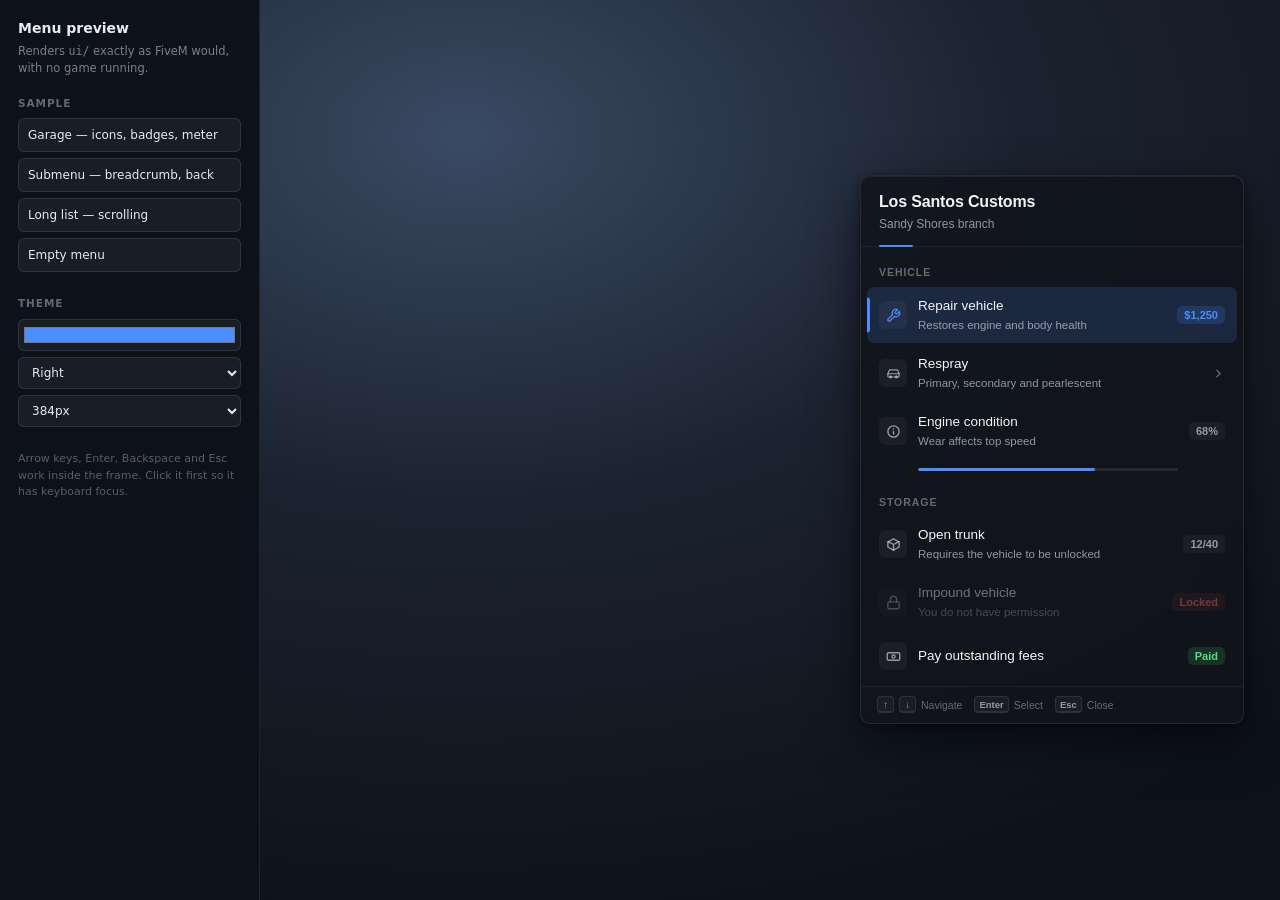
==== tests/ui/preview.html @ f86556f7 "Initial commit" ====
<!DOCTYPE html>
<html lang="en">
<head>
<meta charset="UTF-8">
<title>DAG menu preview</title>
<style>
    :root { color-scheme: dark; }
    * { box-sizing: border-box; }
    body {
        margin: 0; height: 100vh; display: grid; grid-template-columns: 260px 1fr;
        font: 13px/1.5 'Segoe UI', system-ui, sans-serif; color: #e8ebf2; background: #0d1119;
    }
    aside { padding: 18px; border-right: 1px solid rgba(255,255,255,.08); overflow-y: auto; }
    h1 { font-size: 14px; margin: 0 0 4px; }
    p.lead { margin: 0 0 18px; font-size: 11.5px; color: rgba(232,235,242,.5); }
    h2 { font-size: 10.5px; letter-spacing: .09em; text-transform: uppercase;
         color: rgba(232,235,242,.4); margin: 18px 0 7px; }
    button, select, input {
        width: 100%; margin-bottom: 6px; padding: 7px 9px; font: inherit; font-size: 12px;
        color: inherit; background: rgba(255,255,255,.05); border: 1px solid rgba(255,255,255,.1);
        border-radius: 6px; cursor: pointer; text-align: left;
    }
    button:hover { background: rgba(255,255,255,.09); }
    input[type=color] { height: 32px; padding: 3px; }
    .stage { position: relative; overflow: hidden;
        background: radial-gradient(120% 90% at 20% 15%, #3a4a63 0%, #1b2330 45%, #0d1219 100%); }
    iframe { position: absolute; inset: 0; width: 100%; height: 100%; border: 0; }
    .note { margin-top: 18px; font-size: 11px; color: rgba(232,235,242,.35); }
</style>
</head>
<body>
<aside>
    <h1>Menu preview</h1>
    <p class="lead">Renders <code>ui/</code> exactly as FiveM would, with no game running.</p>

    <h2>Sample</h2>
    <button data-sample="garage">Garage &mdash; icons, badges, meter</button>
    <button data-sample="colours">Submenu &mdash; breadcrumb, back</button>
    <button data-sample="long">Long list &mdash; scrolling</button>
    <button data-sample="empty">Empty menu</button>

    <h2>Theme</h2>
    <input type="color" id="accent" value="#4c8dff">
    <select id="position">
        <option value="right">Right</option>
        <option value="left">Left</option>
        <option value="center">Center</option>
        <option value="top">Top</option>
    </select>
    <select id="width">
        <option value="340">340px</option>
        <option value="384" selected>384px</option>
        <option value="440">440px</option>
    </select>

    <p class="note">Arrow keys, Enter, Backspace and Esc work inside the frame.
    Click it first so it has keyboard focus.</p>
</aside>

<div class="stage"><iframe id="frame" src="../../ui/index.html"></iframe></div>

<script>
const SAMPLES = {
    garage: {
        title: 'Los Santos Customs', subtitle: 'Sandy Shores branch', canGoBack: false,
        options: [
            { title: 'Vehicle', header: true },
            { title: 'Repair vehicle', description: 'Restores engine and body health', icon: 'wrench', badge: '$1,250', badgeTone: 'accent' },
            { title: 'Respray', description: 'Primary, secondary and pearlescent', icon: 'car', submenu: true },
            { title: 'Engine condition', description: 'Wear affects top speed', icon: 'info', badge: '68%', progress: 68 },
            { title: 'Storage', header: true },
            { title: 'Open trunk', description: 'Requires the vehicle to be unlocked', icon: 'box', badge: '12/40' },
            { title: 'Impound vehicle', description: 'You do not have permission', icon: 'lock', disabled: true, badge: 'Locked', badgeTone: 'danger' },
            { title: 'Pay outstanding fees', icon: 'cash', badge: 'Paid', badgeTone: 'success' }
        ]
    },
    colours: {
        title: 'Respray', breadcrumb: 'Los Santos Customs', canGoBack: true,
        options: [
            { title: 'Classic Black', icon: '⬛', badge: '$200' },
            { title: 'Racing Red', icon: '🟥', badge: '$340' },
            { title: 'Pearl White', icon: '⬜', badge: '$540' },
            { title: 'Matte Olive', icon: '🟩', badge: '$480' }
        ]
    },
    long: {
        title: 'Impound lot', subtitle: '24 vehicles stored', canGoBack: true,
        breadcrumb: 'Police / Vehicles',
        options: Array.from({ length: 24 }, (_, i) => ({
            title: 'Vehicle ' + String(i + 1).padStart(2, '0'),
            description: i % 3 === 0 ? 'Flagged for inspection' : null,
            icon: 'car',
            badge: '$' + (150 + i * 25),
            disabled: i === 4
        }))
    },
    empty: { title: 'Watchlist', subtitle: 'Nothing tracked yet', canGoBack: true, options: [] }
};

const frame = document.getElementById('frame');
let sample = 'garage';

function theme() {
    return {
        accent: document.getElementById('accent').value,
        position: document.getElementById('position').value,
        width: Number(document.getElementById('width').value)
    };
}

function send() {
    frame.contentWindow.postMessage({ action: 'open', theme: theme(), menu: SAMPLES[sample] }, '*');
}

frame.addEventListener('load', send);
document.querySelectorAll('[data-sample]').forEach(btn =>
    btn.addEventListener('click', () => { sample = btn.dataset.sample; send(); }));
['accent', 'position', 'width'].forEach(id =>
    document.getElementById(id).addEventListener('input', send));
</script>
</body>
</html>
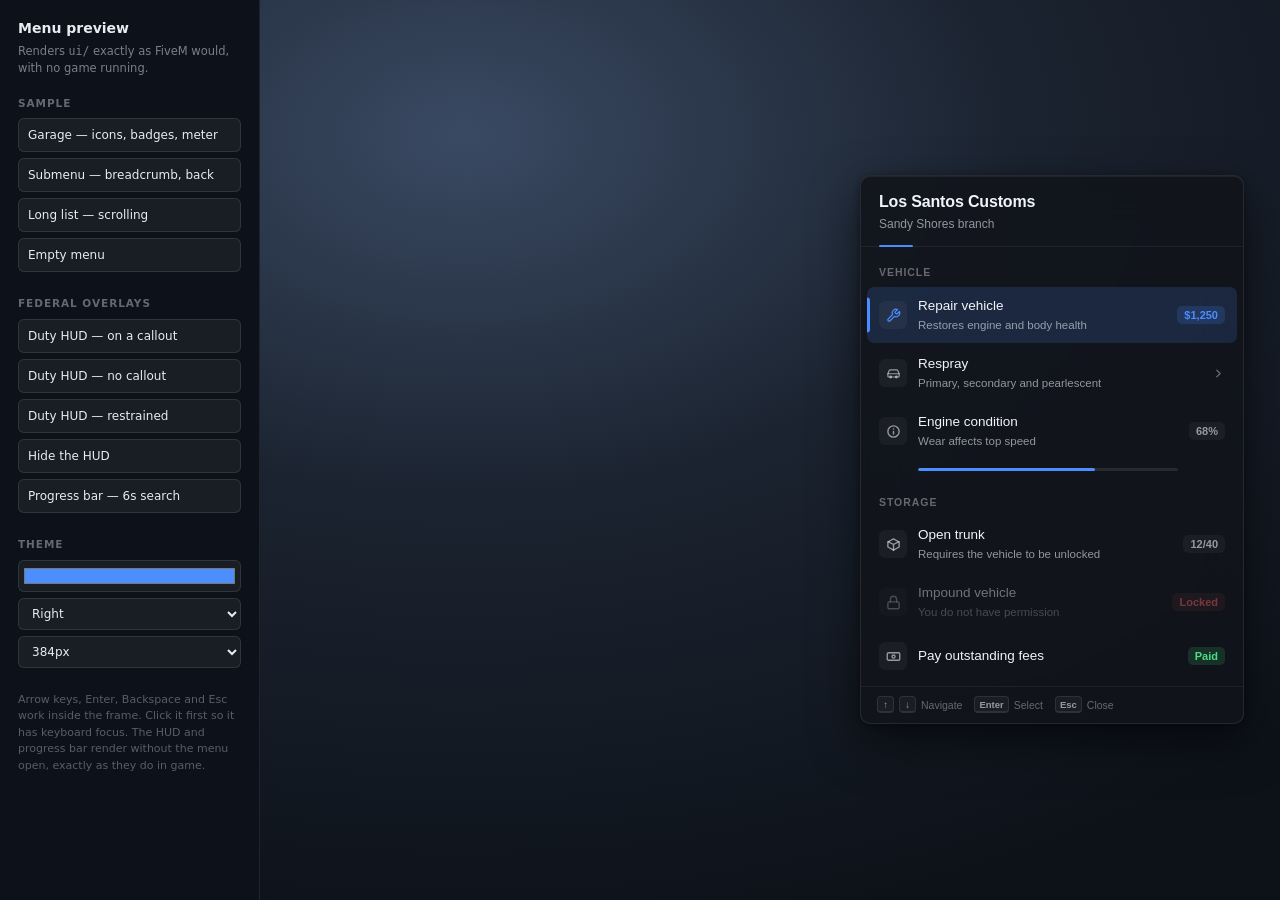
==== commit cf57d65c: "Add the duty HUD A callout objective used to arrive as a notification that scrolled away, so the onl" ====
--- a/tests/ui/preview.html
+++ b/tests/ui/preview.html
@@ -39,6 +39,13 @@
     <button data-sample="long">Long list &mdash; scrolling</button>
     <button data-sample="empty">Empty menu</button>
 
+    <h2>Federal overlays</h2>
+    <button data-overlay="hud">Duty HUD &mdash; on a callout</button>
+    <button data-overlay="hudQuiet">Duty HUD &mdash; no callout</button>
+    <button data-overlay="hudCuffed">Duty HUD &mdash; restrained</button>
+    <button data-overlay="hudOff">Hide the HUD</button>
+    <button data-overlay="progress">Progress bar &mdash; 6s search</button>
+
     <h2>Theme</h2>
     <input type="color" id="accent" value="#4c8dff">
     <select id="position">
@@ -54,7 +61,8 @@
     </select>
 
     <p class="note">Arrow keys, Enter, Backspace and Esc work inside the frame.
-    Click it first so it has keyboard focus.</p>
+    Click it first so it has keyboard focus. The HUD and progress bar render
+    without the menu open, exactly as they do in game.</p>
 </aside>
 
 <div class="stage"><iframe id="frame" src="../../ui/index.html"></iframe></div>
@@ -97,6 +105,34 @@
     empty: { title: 'Watchlist', subtitle: 'Nothing tracked yet', canGoBack: true, options: [] }
 };
 
+/* The federal overlays. These render independently of the menu and take no
+   input, which is why they are previewed separately from the samples above. */
+const OVERLAYS = {
+    hud: { action: 'hud', hud: {
+        visible: true, agency: 'FIB', callsign: 'ALPHA-1', rank: 'Senior Special Agent',
+        status: 'On scene', statusTone: 'accent', restrained: false,
+        callout: {
+            number: 'FIB-CAD-0007', label: 'Suspected wire fraud',
+            objectives: [
+                { label: 'Respond to the reporting business', state: 'done' },
+                { label: 'Interview the branch manager', state: 'done' },
+                { label: 'Recover the transfer records and prints', state: 'current' },
+                { label: 'Detain the account holder', state: 'pending' }
+            ]
+        }
+    } },
+    hudQuiet: { action: 'hud', hud: {
+        visible: true, agency: 'USSS', callsign: 'DETAIL-3', rank: 'Special Agent',
+        status: 'Available', statusTone: 'success', restrained: false
+    } },
+    hudCuffed: { action: 'hud', hud: {
+        visible: true, agency: 'DOA', callsign: 'INSP-2', rank: 'Field Inspector',
+        status: 'Panic', statusTone: 'danger', restrained: true
+    } },
+    hudOff: { action: 'hud', hud: { visible: false } },
+    progress: { action: 'progress:open', label: 'Searching subject', duration: 6000, cancel: true }
+};
+
 const frame = document.getElementById('frame');
 let sample = 'garage';
 
@@ -115,6 +151,17 @@
 frame.addEventListener('load', send);
 document.querySelectorAll('[data-sample]').forEach(btn =>
     btn.addEventListener('click', () => { sample = btn.dataset.sample; send(); }));
+
+document.querySelectorAll('[data-overlay]').forEach(btn =>
+    btn.addEventListener('click', () => {
+        const key = btn.dataset.overlay;
+        frame.contentWindow.postMessage(OVERLAYS[key], '*');
+        /* The bar closes itself in game when the Lua timer ends; here the
+           preview has to do it so the run is visible end to end. */
+        if (key === 'progress') {
+            setTimeout(() => frame.contentWindow.postMessage({ action: 'progress:close' }, '*'), 6000);
+        }
+    }));
 ['accent', 'position', 'width'].forEach(id =>
     document.getElementById(id).addEventListener('input', send));
 </script>
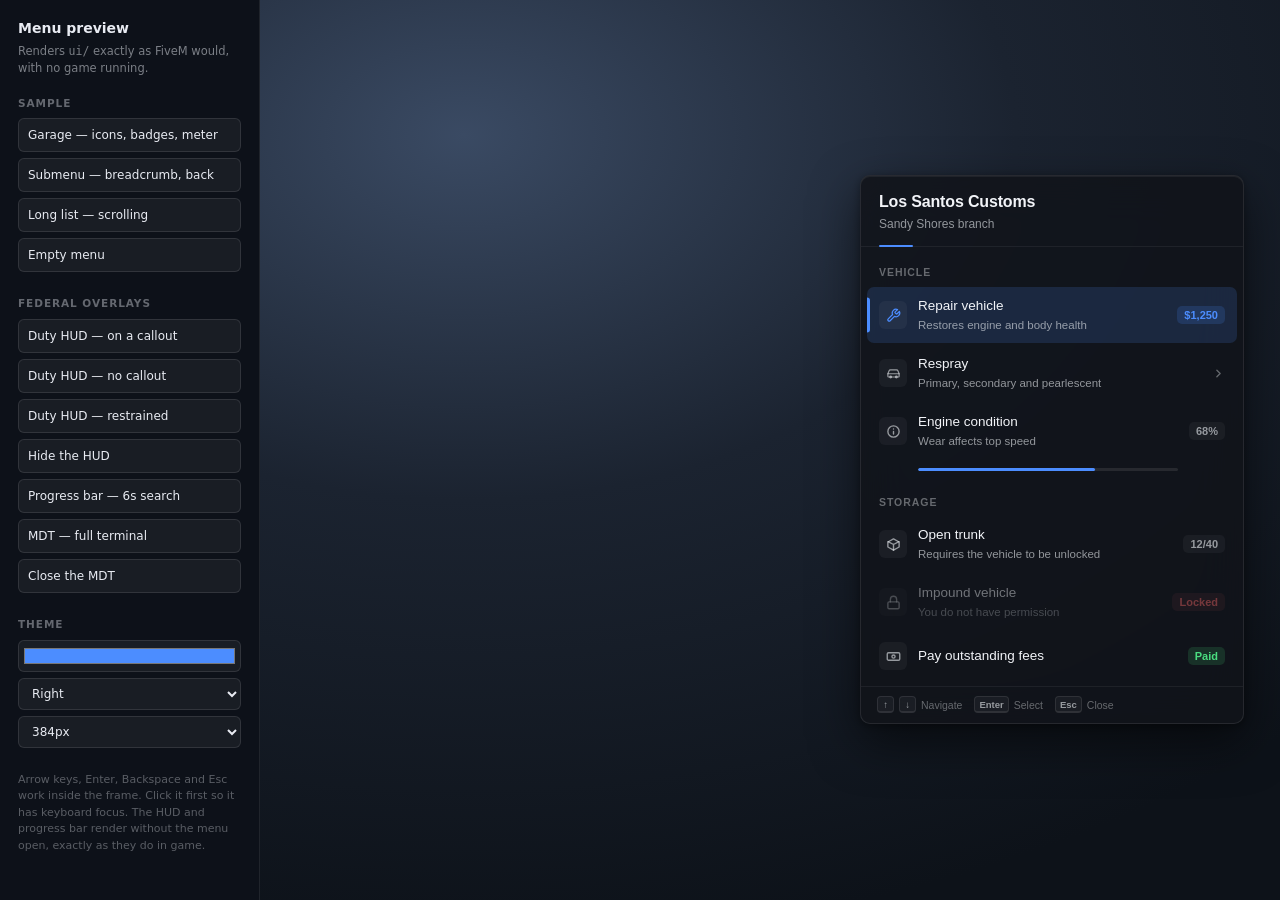
==== commit 84ebdf3e: "Add a mobile data terminal The CAD as menu rows worked, but a CAD is the one screen an officer reads" ====
--- a/tests/ui/preview.html
+++ b/tests/ui/preview.html
@@ -45,6 +45,8 @@
     <button data-overlay="hudCuffed">Duty HUD &mdash; restrained</button>
     <button data-overlay="hudOff">Hide the HUD</button>
     <button data-overlay="progress">Progress bar &mdash; 6s search</button>
+    <button data-overlay="mdt">MDT &mdash; full terminal</button>
+    <button data-overlay="mdtClose">Close the MDT</button>
 
     <h2>Theme</h2>
     <input type="color" id="accent" value="#4c8dff">
@@ -130,7 +132,65 @@
         status: 'Panic', statusTone: 'danger', restrained: true
     } },
     hudOff: { action: 'hud', hud: { visible: false } },
-    progress: { action: 'progress:open', label: 'Searching subject', duration: 6000, cancel: true }
+    progress: { action: 'progress:open', label: 'Searching subject', duration: 6000, cancel: true },
+    mdtClose: { action: 'mdt:close' },
+    mdt: { action: 'mdt:open', mdt: {
+        agency: 'FIB', title: 'Federal Investigation Bureau',
+        subtitle: 'Senior Special Agent | On duty', status: 'Ready',
+        incidents: [
+            {
+                id: 'inc-1', title: 'Suspected wire fraud', meta: 'FIB-INC-0007 | Financial crime',
+                pill: 'open', tone: 'accent',
+                sections: [
+                    { label: 'Case', fields: [
+                        { label: 'Number', value: 'FIB-INC-0007' },
+                        { label: 'Type', value: 'Financial crime' },
+                        { label: 'Filed by', value: 'Dana Reyes' },
+                        { label: 'Charges', value: 'Wire fraud, Identity theft' }
+                    ] },
+                    { label: 'Narrative', notes: [
+                        { meta: 'Dana Reyes | 14 Mar 21:04', text: 'Branch manager reports four transfers to a shell account.' },
+                        { meta: 'Dana Reyes | 14 Mar 21:22', text: 'Prints lifted from the terminal, sent to the lab.' }
+                    ] }
+                ],
+                actions: [
+                    { id: 'narrative', label: 'Add narrative' },
+                    { id: 'close', label: 'Close case' },
+                    { id: 'expunge', label: 'Expunge', tone: 'danger' }
+                ]
+            },
+            { id: 'inc-2', title: 'Counterfeit currency passing', meta: 'FIB-INC-0006 | Financial crime',
+              pill: 'closed', tone: 'success', sections: [], actions: [] }
+        ],
+        warrants: [
+            { id: 'w-1', title: 'Sam Cole', meta: 'FIB-WNT-0003 | Wire fraud', pill: 'active', tone: 'danger',
+              sections: [ { label: 'Warrant', fields: [
+                  { label: 'Number', value: 'FIB-WNT-0003' },
+                  { label: 'Reason', value: 'Wire fraud' },
+                  { label: 'Issued by', value: 'Dana Reyes' }
+              ] } ],
+              actions: [ { id: 'serve', label: 'Mark served' }, { id: 'void', label: 'Void', tone: 'danger' } ] }
+        ],
+        bolos: [],
+        records: [],
+        evidence: [
+            { id: 'e-1', title: 'Transfer records', meta: 'FIB-EVD-0011 | Document', pill: 'Analysed',
+              tone: 'success', sections: [ { label: 'Chain of custody', notes: [
+                  { meta: '14 Mar 21:22', text: 'Dana Reyes - collected' },
+                  { meta: '14 Mar 21:48', text: 'Dana Reyes - analysed' }
+              ] } ], actions: [] }
+        ],
+        leads: [
+            { id: 'l-1', title: 'Partial plate', meta: 'A partial plate: KR41 8XZM. Run it in the CAD.',
+              pill: 'New', tone: 'accent', sections: [], actions: [ { id: 'follow', label: 'Follow lead' } ] }
+        ],
+        reports: [],
+        units: [
+            { id: '2', title: 'BRAVO-2 Ali Novak', meta: 'Special Agent | fib-tower', pill: 'En route',
+              tone: 'accent', sections: [], actions: [] }
+        ],
+        custody: []
+    } }
 };
 
 const frame = document.getElementById('frame');
